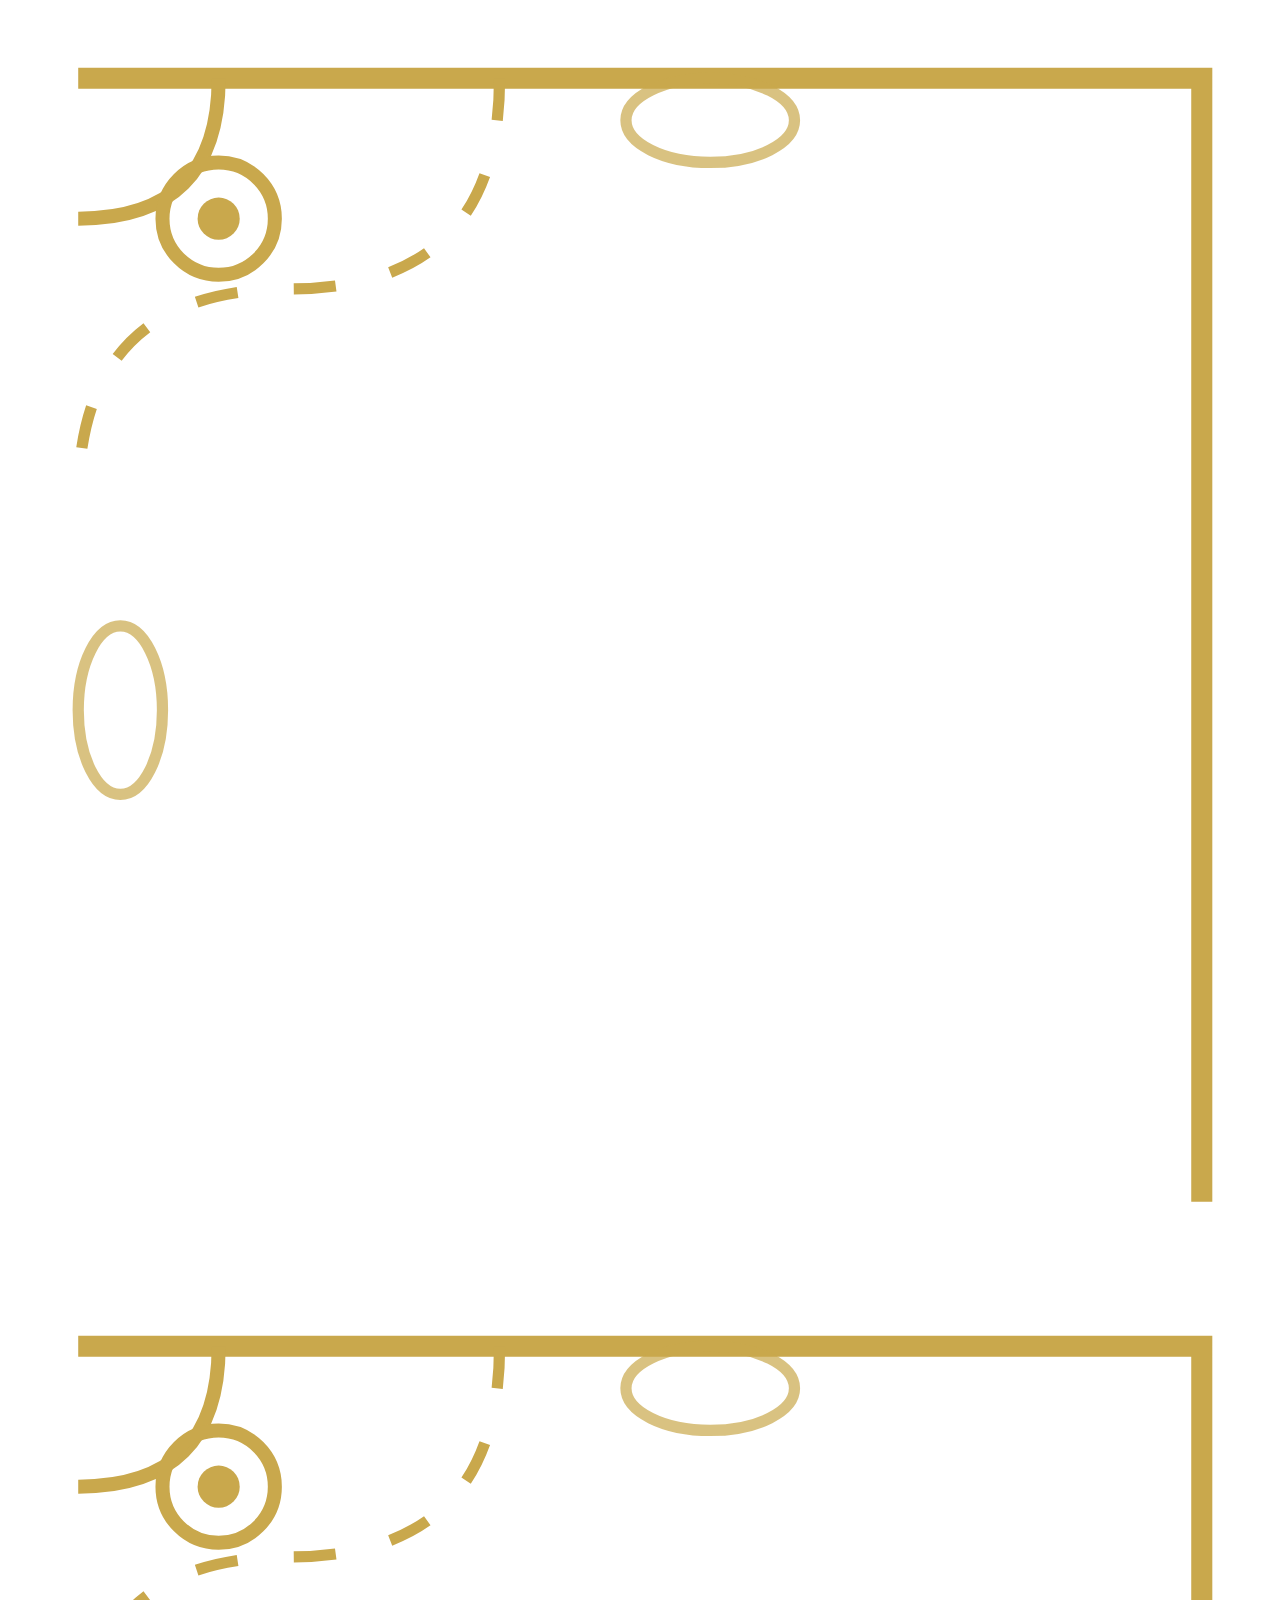
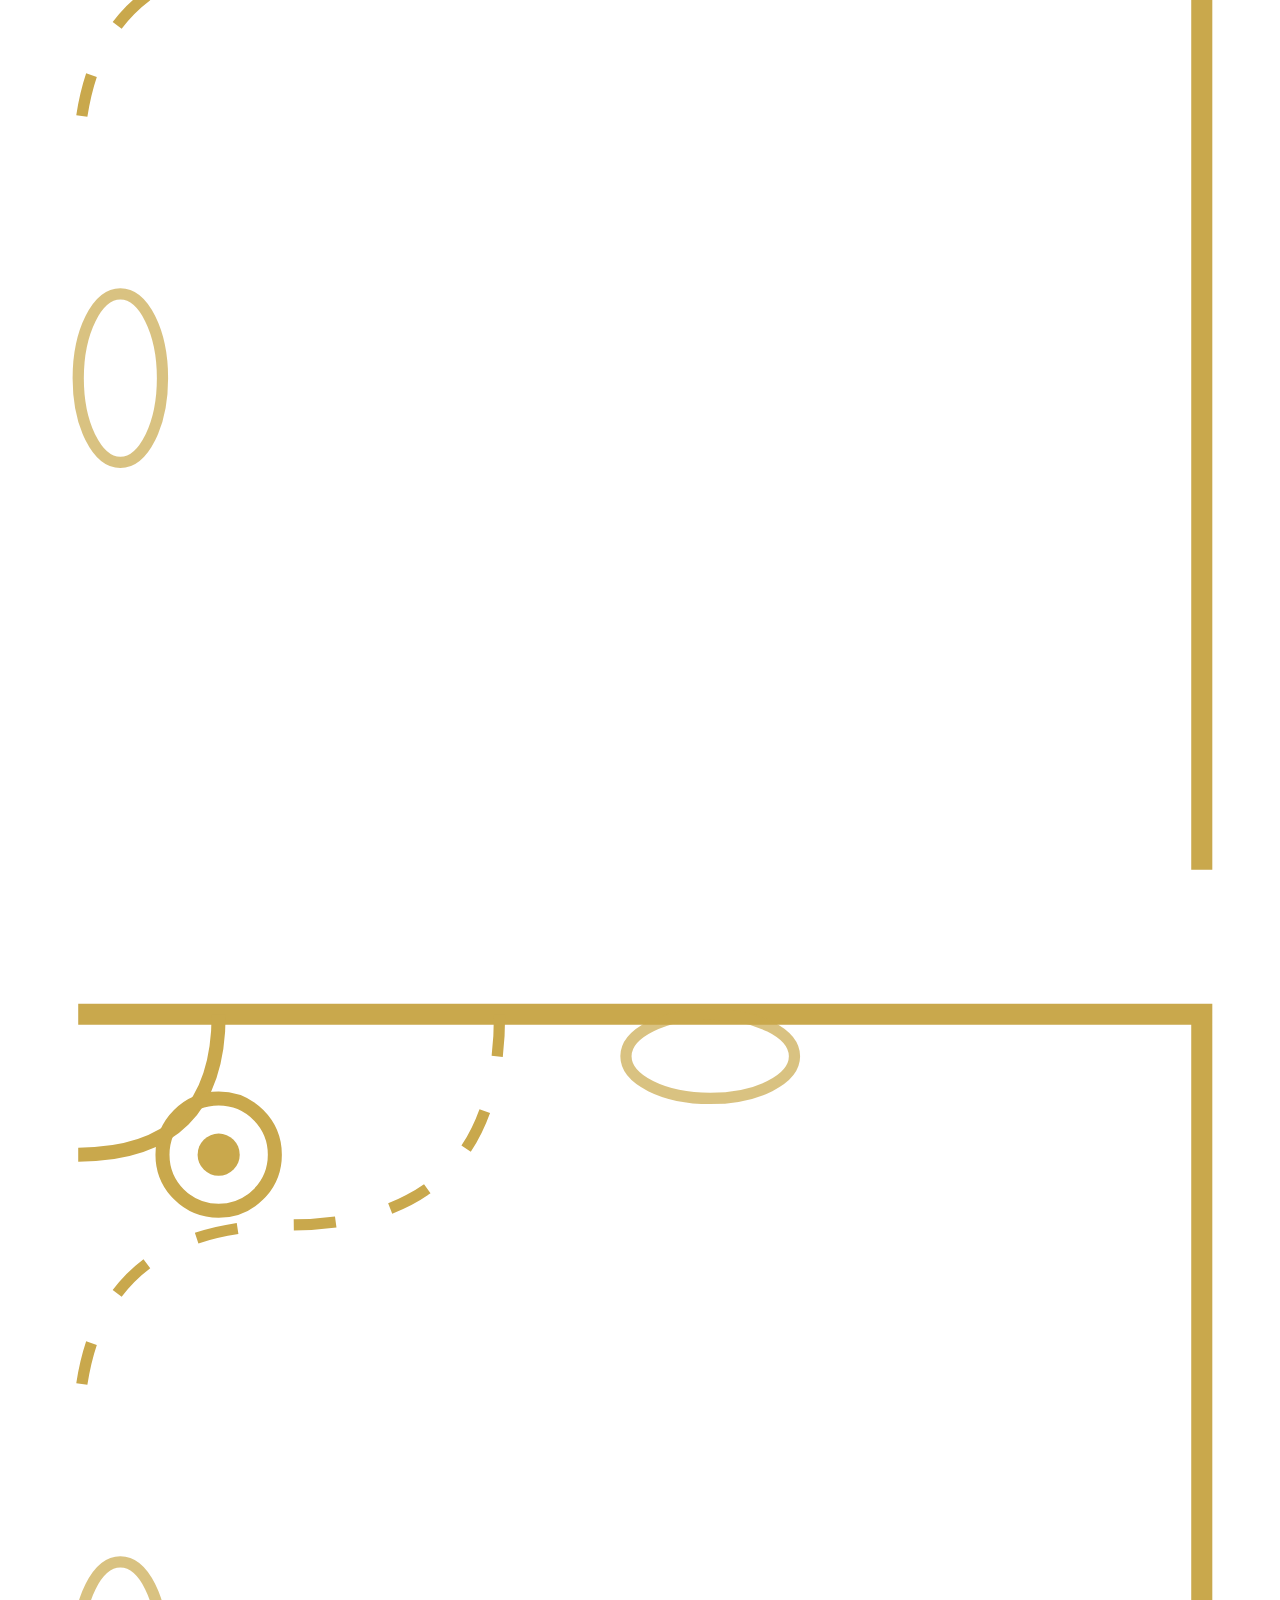
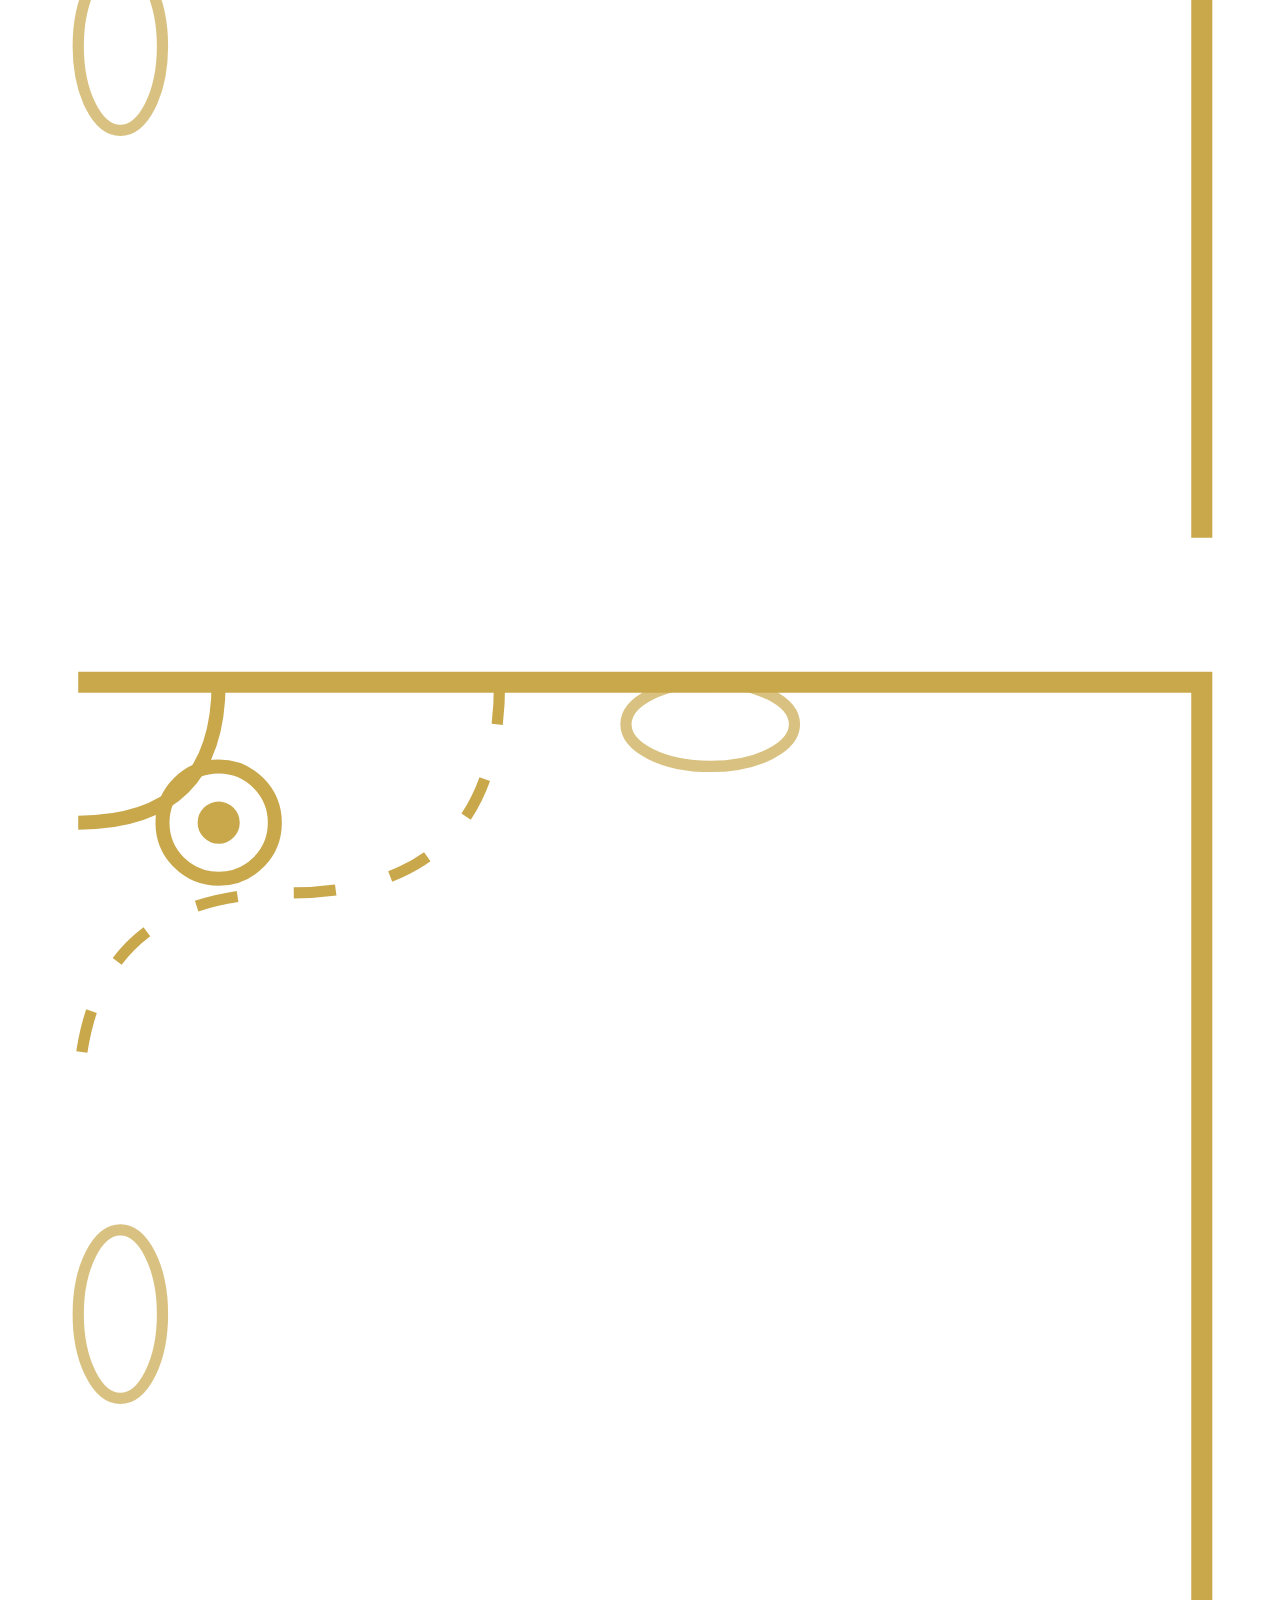
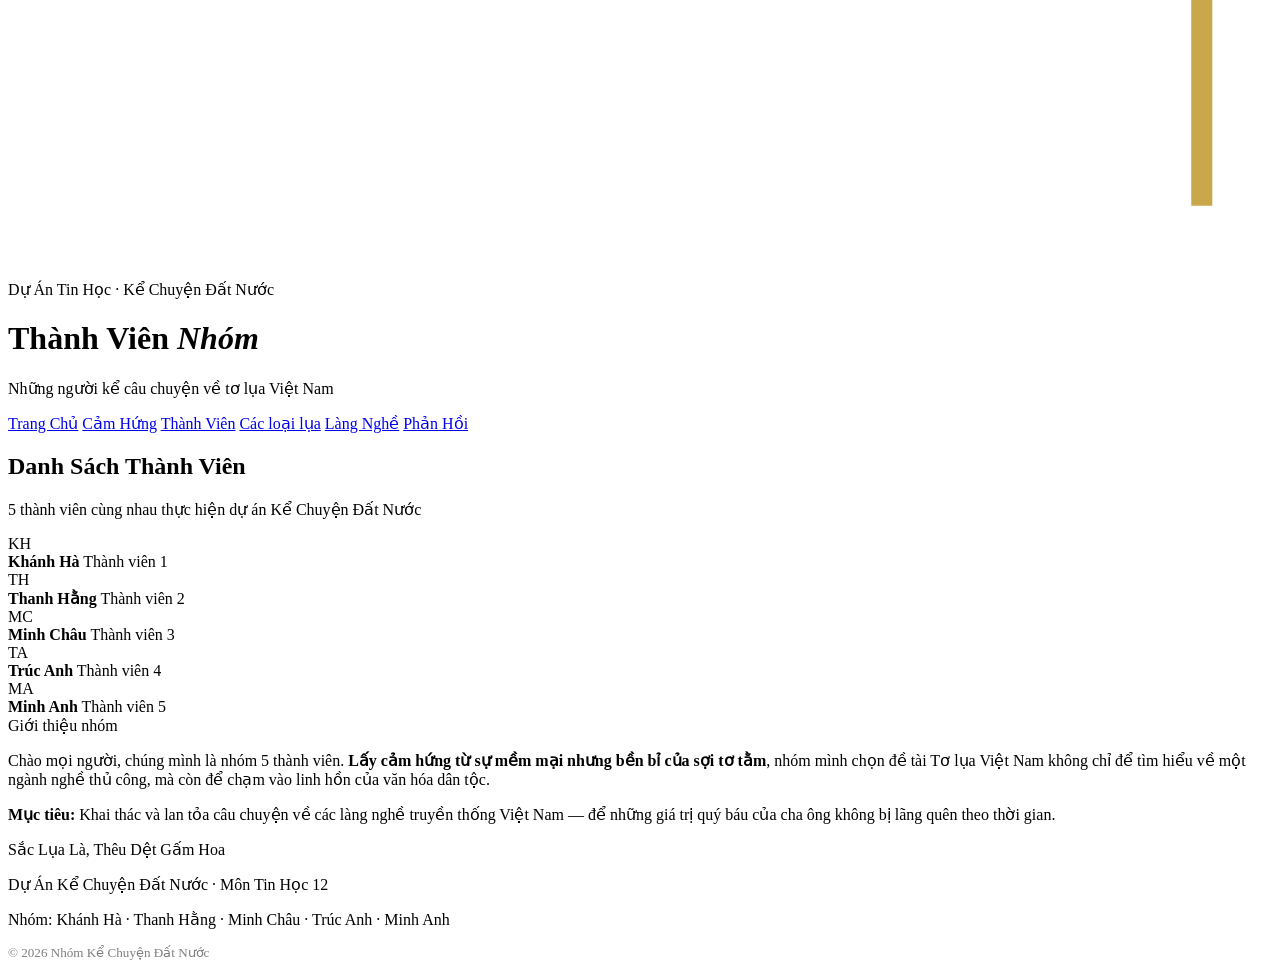
==== thanh-vien.html @ 158d9be9 "Add files via upload" ====
<!DOCTYPE html>
<html lang="vi">
<head>
  <meta charset="UTF-8">
  <meta name="viewport" content="width=device-width, initial-scale=1.0">
  <title>Thành Viên Nhóm – Kể Chuyện Đất Nước</title>
  <link rel="stylesheet" href="style.css">
</head>
<body>
  <header>
    <div class="header-border-top"></div>
    <div class="header-corner tl"><svg viewBox="0 0 90 90" xmlns="http://www.w3.org/2000/svg"><path d="M5 5 Q45 5 85 5 Q85 45 85 85" fill="none" stroke="#c9a84c" stroke-width="1.5"/><path d="M15 5 Q15 15 5 15" fill="none" stroke="#c9a84c" stroke-width="1"/><circle cx="15" cy="15" r="4" fill="none" stroke="#c9a84c" stroke-width="1"/><circle cx="15" cy="15" r="1.5" fill="#c9a84c"/><path d="M35 5 Q35 20 20 20 Q5 20 5 35" fill="none" stroke="#c9a84c" stroke-width="0.8" stroke-dasharray="3 4"/><ellipse cx="50" cy="8" rx="6" ry="3" fill="none" stroke="#c9a84c" stroke-width="0.8" opacity="0.7"/><ellipse cx="8" cy="50" rx="3" ry="6" fill="none" stroke="#c9a84c" stroke-width="0.8" opacity="0.7"/></svg></div>
    <div class="header-corner tr"><svg viewBox="0 0 90 90" xmlns="http://www.w3.org/2000/svg"><path d="M5 5 Q45 5 85 5 Q85 45 85 85" fill="none" stroke="#c9a84c" stroke-width="1.5"/><path d="M15 5 Q15 15 5 15" fill="none" stroke="#c9a84c" stroke-width="1"/><circle cx="15" cy="15" r="4" fill="none" stroke="#c9a84c" stroke-width="1"/><circle cx="15" cy="15" r="1.5" fill="#c9a84c"/><path d="M35 5 Q35 20 20 20 Q5 20 5 35" fill="none" stroke="#c9a84c" stroke-width="0.8" stroke-dasharray="3 4"/><ellipse cx="50" cy="8" rx="6" ry="3" fill="none" stroke="#c9a84c" stroke-width="0.8" opacity="0.7"/><ellipse cx="8" cy="50" rx="3" ry="6" fill="none" stroke="#c9a84c" stroke-width="0.8" opacity="0.7"/></svg></div>
    <div class="header-corner bl"><svg viewBox="0 0 90 90" xmlns="http://www.w3.org/2000/svg"><path d="M5 5 Q45 5 85 5 Q85 45 85 85" fill="none" stroke="#c9a84c" stroke-width="1.5"/><path d="M15 5 Q15 15 5 15" fill="none" stroke="#c9a84c" stroke-width="1"/><circle cx="15" cy="15" r="4" fill="none" stroke="#c9a84c" stroke-width="1"/><circle cx="15" cy="15" r="1.5" fill="#c9a84c"/><path d="M35 5 Q35 20 20 20 Q5 20 5 35" fill="none" stroke="#c9a84c" stroke-width="0.8" stroke-dasharray="3 4"/><ellipse cx="50" cy="8" rx="6" ry="3" fill="none" stroke="#c9a84c" stroke-width="0.8" opacity="0.7"/><ellipse cx="8" cy="50" rx="3" ry="6" fill="none" stroke="#c9a84c" stroke-width="0.8" opacity="0.7"/></svg></div>
    <div class="header-corner br"><svg viewBox="0 0 90 90" xmlns="http://www.w3.org/2000/svg"><path d="M5 5 Q45 5 85 5 Q85 45 85 85" fill="none" stroke="#c9a84c" stroke-width="1.5"/><path d="M15 5 Q15 15 5 15" fill="none" stroke="#c9a84c" stroke-width="1"/><circle cx="15" cy="15" r="4" fill="none" stroke="#c9a84c" stroke-width="1"/><circle cx="15" cy="15" r="1.5" fill="#c9a84c"/><path d="M35 5 Q35 20 20 20 Q5 20 5 35" fill="none" stroke="#c9a84c" stroke-width="0.8" stroke-dasharray="3 4"/><ellipse cx="50" cy="8" rx="6" ry="3" fill="none" stroke="#c9a84c" stroke-width="0.8" opacity="0.7"/><ellipse cx="8" cy="50" rx="3" ry="6" fill="none" stroke="#c9a84c" stroke-width="0.8" opacity="0.7"/></svg></div>
    <div class="header-badge">Dự Án Tin Học · Kể Chuyện Đất Nước</div>
    <h1>Thành Viên <em>Nhóm</em></h1>
    <p class="header-sub">Những người kể câu chuyện về tơ lụa Việt Nam</p>
    <div class="header-divider"></div>
  </header>

  <nav>
    <a href="index.html">Trang Chủ</a>
    <a href="chu-de.html">Cảm Hứng</a>
    <a href="thanh-vien.html" class="active">Thành Viên</a>
    <a href="lua-to-tam.html">Các loại lụa</a>
    <a href="lang-nghe.html">Làng Nghề</a>
    <a href="phan-hoi.html" class="active">Phản Hồi</a>
  </nav>

  <div class="container">

    <h2 class="section-title">Danh Sách Thành Viên</h2>
    <p class="section-lead">5 thành viên cùng nhau thực hiện dự án Kể Chuyện Đất Nước</p>

    <div class="member-grid">
      <div class="member-card">
        <div class="member-avatar">KH</div>
        <strong>Khánh Hà</strong>
        <span>Thành viên 1</span>
      </div>
      <div class="member-card">
        <div class="member-avatar">TH</div>
        <strong>Thanh Hằng</strong>
        <span>Thành viên 2</span>
      </div>
      <div class="member-card">
        <div class="member-avatar">MC</div>
        <strong>Minh Châu</strong>
        <span>Thành viên 3</span>
      </div>
      <div class="member-card">
        <div class="member-avatar">TA</div>
        <strong>Trúc Anh</strong>
        <span>Thành viên 4</span>
      </div>
      <div class="member-card">
        <div class="member-avatar">MA</div>
        <strong>Minh Anh</strong>
        <span>Thành viên 5</span>
      </div>
    </div>

    <div class="card">
      <span class="badge">Giới thiệu nhóm</span>
      <p>Chào mọi người, chúng mình là nhóm 5 thành viên. <strong>Lấy cảm hứng từ sự mềm mại nhưng bền bỉ của sợi tơ tằm</strong>, nhóm mình chọn đề tài Tơ lụa Việt Nam không chỉ để tìm hiểu về một ngành nghề thủ công, mà còn để chạm vào linh hồn của văn hóa dân tộc.</p>
      <p><strong>Mục tiêu:</strong> Khai thác và lan tỏa câu chuyện về các làng nghề truyền thống Việt Nam — để những giá trị quý báu của cha ông không bị lãng quên theo thời gian.</p>
    </div>

  </div>

  <footer>
    <p class="footer-title">Sắc Lụa Là, Thêu Dệt Gấm Hoa</p>
    <p>Dự Án Kể Chuyện Đất Nước · Môn Tin Học 12</p>
    <p style="margin-top:8px">Nhóm: Khánh Hà · Thanh Hằng · Minh Châu · Trúc Anh · Minh Anh</p>
    <p style="margin-top:8px;font-size:0.82em;opacity:0.5">&copy; 2026 Nhóm Kể Chuyện Đất Nước</p>
  </footer>
</body>
</html>
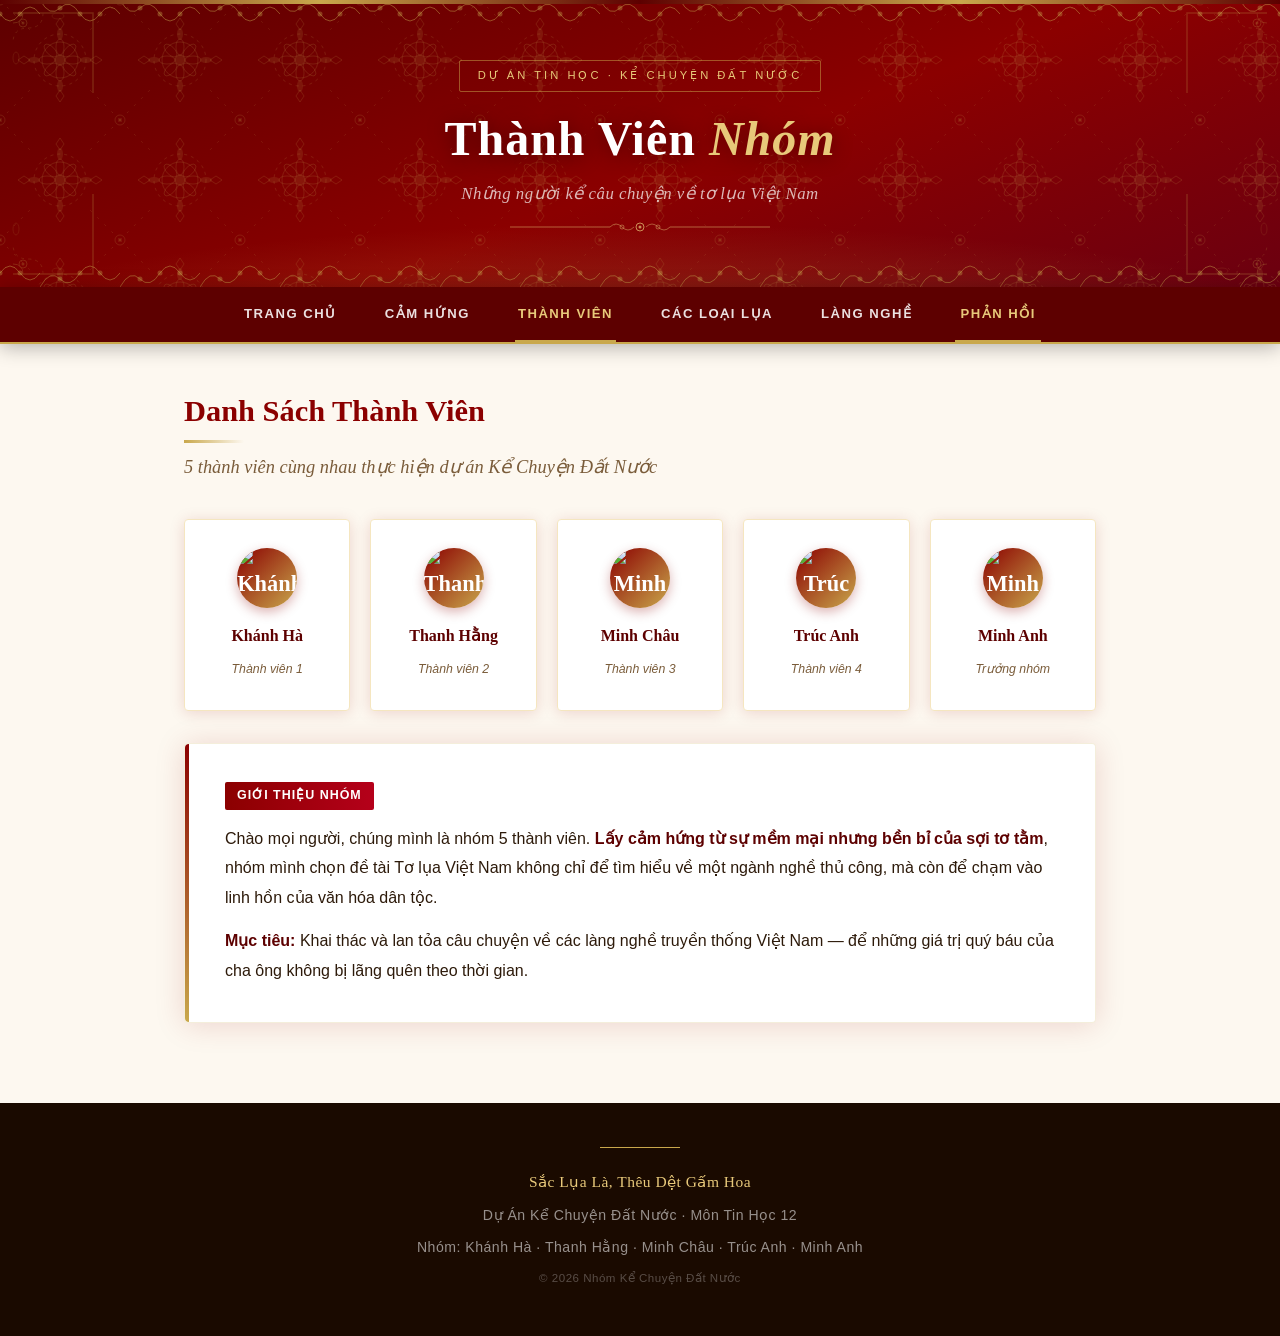
==== commit e541f351: "Add files via upload" ====
--- a/thanh-vien.html
+++ b/thanh-vien.html
@@ -35,29 +35,29 @@
 
     <div class="member-grid">
       <div class="member-card">
-        <div class="member-avatar">KH</div>
+        <img src="https://i.pinimg.com/1200x/d8/a4/b6/d8a4b63dc29b7b4c22570e963323a98e.jpg" alt="Khánh Hà" class="member-avatar">
         <strong>Khánh Hà</strong>
         <span>Thành viên 1</span>
       </div>
       <div class="member-card">
-        <div class="member-avatar">TH</div>
+        <img src="https://i.pinimg.com/736x/e2/7e/c9/e27ec9420a57b8a2ba47af8137447260.jpg" alt="Thanh Hằng" class="member-avatar">
         <strong>Thanh Hằng</strong>
         <span>Thành viên 2</span>
       </div>
       <div class="member-card">
-        <div class="member-avatar">MC</div>
+        <img src="https://i.pinimg.com/736x/cb/8a/b7/cb8ab7c379a1e846b7bdd9714ec96141.jpg" alt="Minh Châu" class="member-avatar">
         <strong>Minh Châu</strong>
         <span>Thành viên 3</span>
       </div>
       <div class="member-card">
-        <div class="member-avatar">TA</div>
+        <img src="https://i.pinimg.com/736x/8c/97/16/8c9716bf338adc6d47a41d83b7918c94.jpg" alt="Trúc Anh" class="member-avatar">
         <strong>Trúc Anh</strong>
         <span>Thành viên 4</span>
       </div>
       <div class="member-card">
-        <div class="member-avatar">MA</div>
+        <img src="https://i.pinimg.com/736x/83/3f/d4/833fd4a370f44cb3073af793ba7fa580.jpg" alt="Minh Anh" class="member-avatar">
         <strong>Minh Anh</strong>
-        <span>Thành viên 5</span>
+        <span>Trưởng nhóm</span>
       </div>
     </div>
 
--- a/style.css
+++ b/style.css
@@ -0,0 +1,527 @@
+@import url('https://fonts.googleapis.com/css2?family=Playfair+Display:ital,wght@0,400;0,600;0,700;1,400;1,600&family=Cormorant+Garamond:ital,wght@0,300;0,400;0,500;1,300;1,400&family=Be+Vietnam+Pro:wght@300;400;500;600&display=swap');
+
+body {
+    background-image: url("https://i.pinimg.com/1200x/96/4b/f7/964bf7b82e6ac61ee61194d9697c2a4c.jpg");
+    background-size: cover;
+    background-position: center;
+    background-repeat: no-repeat;
+}
+
+:root {
+  --crimson: #8B0000;
+  --crimson-dark: #5d0000;
+  --crimson-light: #b5001a;
+  --gold: #c9a84c;
+  --gold-light: #e8c97a;
+  --gold-pale: #f5e6c0;
+  --cream: #fdf8f0;
+  --parchment: #f0e6d0;
+  --ink: #1a0a00;
+  --text: #2d1a0a;
+  --text-muted: #7a5c3a;
+  --white: #ffffff;
+  --shadow: rgba(139,0,0,0.15);
+}
+
+*, *::before, *::after { box-sizing: border-box; margin: 0; padding: 0; }
+html { scroll-behavior: smooth; }
+
+body {
+  font-family: 'Be Vietnam Pro', sans-serif;
+  background-color: var(--cream);
+  color: var(--text);
+  line-height: 1.75;
+  overflow-x: hidden;
+}
+
+body::before {
+  content: '';
+  position: fixed;
+  top: 0; left: 0;
+  width: 100%; height: 4px;
+  background: linear-gradient(90deg, var(--crimson-dark), var(--gold), var(--crimson-dark), var(--gold), var(--crimson-dark));
+  z-index: 9999;
+}
+
+/* HEADER */
+header {
+  position: relative;
+  background: linear-gradient(160deg, var(--crimson-dark) 0%, var(--crimson) 55%, #6b0010 100%);
+  color: var(--white);
+  padding: 60px 20px 52px;
+  text-align: center;
+  overflow: hidden;
+}
+
+/* Họa tiết gấm hoa — SVG pattern tile */
+header::before {
+  content: '';
+  position: absolute; inset: 0;
+  background-image:
+    url("data:image/svg+xml,%3Csvg xmlns='http://www.w3.org/2000/svg' width='120' height='120' viewBox='0 0 120 120'%3E%3Cdefs%3E%3Cstyle%3E.g%7Bfill:none;stroke:%23c9a84c;stroke-width:0.7;opacity:0.22%7D.gf%7Bfill:%23c9a84c;opacity:0.13%7D%3C/style%3E%3C/defs%3E%3C!-- Hoa trung tâm (hoa sen 8 cánh) --%3E%3Ccircle cx='60' cy='60' r='5' class='gf'/%3E%3Ccircle cx='60' cy='60' r='5' class='g'/%3E%3Cellipse cx='60' cy='47' rx='4' ry='8' class='g'/%3E%3Cellipse cx='60' cy='73' rx='4' ry='8' class='g'/%3E%3Cellipse cx='47' cy='60' rx='8' ry='4' class='g'/%3E%3Cellipse cx='73' cy='60' rx='8' ry='4' class='g'/%3E%3Cellipse cx='50.5' cy='50.5' rx='4' ry='8' transform='rotate(-45 50.5 50.5)' class='g'/%3E%3Cellipse cx='69.5' cy='50.5' rx='4' ry='8' transform='rotate(45 69.5 50.5)' class='g'/%3E%3Cellipse cx='50.5' cy='69.5' rx='4' ry='8' transform='rotate(45 50.5 69.5)' class='g'/%3E%3Cellipse cx='69.5' cy='69.5' rx='4' ry='8' transform='rotate(-45 69.5 69.5)' class='g'/%3E%3C!-- Vòng tròn hoa văn --%3E%3Ccircle cx='60' cy='60' r='18' class='g'/%3E%3Ccircle cx='60' cy='60' r='26' class='g' stroke-dasharray='3 4'/%3E%3C!-- Cánh hoa góc --%3E%3Cellipse cx='60' cy='34' rx='3' ry='6' class='gf'/%3E%3Cellipse cx='60' cy='86' rx='3' ry='6' class='gf'/%3E%3Cellipse cx='34' cy='60' rx='6' ry='3' class='gf'/%3E%3Cellipse cx='86' cy='60' rx='6' ry='3' class='gf'/%3E%3C!-- Hoa nhỏ 4 góc --%3E%3Ccircle cx='0' cy='0' r='5' class='g'/%3E%3Ccircle cx='120' cy='0' r='5' class='g'/%3E%3Ccircle cx='0' cy='120' r='5' class='g'/%3E%3Ccircle cx='120' cy='120' r='5' class='g'/%3E%3Ccircle cx='0' cy='0' r='2' class='gf'/%3E%3Ccircle cx='120' cy='0' r='2' class='gf'/%3E%3Ccircle cx='0' cy='120' r='2' class='gf'/%3E%3Ccircle cx='120' cy='120' r='2' class='gf'/%3E%3C!-- Đường kẻ chéo tinh tế --%3E%3Cline x1='0' y1='0' x2='30' y2='30' class='g' stroke-dasharray='2 8'/%3E%3Cline x1='120' y1='0' x2='90' y2='30' class='g' stroke-dasharray='2 8'/%3E%3Cline x1='0' y1='120' x2='30' y2='90' class='g' stroke-dasharray='2 8'/%3E%3Cline x1='120' y1='120' x2='90' y2='90' class='g' stroke-dasharray='2 8'/%3E%3C!-- Điểm kim cương --%3E%3Cpath d='M60 18 L64 24 L60 30 L56 24Z' class='g'/%3E%3Cpath d='M60 90 L64 96 L60 102 L56 96Z' class='g'/%3E%3Cpath d='M18 60 L24 56 L30 60 L24 64Z' class='g'/%3E%3Cpath d='M90 60 L96 56 L102 60 L96 64Z' class='g'/%3E%3C/svg%3E"),
+    radial-gradient(ellipse 80% 60% at 50% 120%, rgba(201,168,76,0.28) 0%, transparent 70%);
+  pointer-events: none;
+}
+
+/* Viền hoa văn trên & dưới header */
+header::after {
+  content: '';
+  position: absolute;
+  bottom: 0; left: 0; right: 0;
+  height: 28px;
+  background-image: url("data:image/svg+xml,%3Csvg xmlns='http://www.w3.org/2000/svg' width='80' height='28' viewBox='0 0 80 28'%3E%3Cpath d='M0 28 Q10 10 20 20 Q30 30 40 14 Q50 0 60 14 Q70 28 80 14' fill='none' stroke='%23c9a84c' stroke-width='1' opacity='0.45'/%3E%3Ccircle cx='20' cy='20' r='2.5' fill='%23c9a84c' opacity='0.35'/%3E%3Ccircle cx='40' cy='14' r='2.5' fill='%23c9a84c' opacity='0.35'/%3E%3Ccircle cx='60' cy='14' r='2.5' fill='%23c9a84c' opacity='0.35'/%3E%3C/svg%3E");
+  background-repeat: repeat-x;
+  background-position: bottom;
+}
+
+/* Viền hoa văn trên header */
+.header-border-top {
+  position: absolute;
+  top: 0; left: 0; right: 0;
+  height: 28px;
+  background-image: url("data:image/svg+xml,%3Csvg xmlns='http://www.w3.org/2000/svg' width='80' height='28' viewBox='0 0 80 28'%3E%3Cpath d='M0 0 Q10 18 20 8 Q30 -2 40 14 Q50 28 60 14 Q70 0 80 14' fill='none' stroke='%23c9a84c' stroke-width='1' opacity='0.45'/%3E%3Ccircle cx='20' cy='8' r='2.5' fill='%23c9a84c' opacity='0.35'/%3E%3Ccircle cx='40' cy='14' r='2.5' fill='%23c9a84c' opacity='0.35'/%3E%3Ccircle cx='60' cy='14' r='2.5' fill='%23c9a84c' opacity='0.35'/%3E%3C/svg%3E");
+  background-repeat: repeat-x;
+  background-position: top;
+  pointer-events: none;
+}
+
+/* Điểm nhấn góc hoa văn */
+.header-corner {
+  position: absolute;
+  width: 90px; height: 90px;
+  opacity: 0.22;
+}
+.header-corner.tl { top: 8px; left: 8px; }
+.header-corner.tr { top: 8px; right: 8px; transform: scaleX(-1); }
+.header-corner.bl { bottom: 8px; left: 8px; transform: scaleY(-1); }
+.header-corner.br { bottom: 8px; right: 8px; transform: scale(-1); }
+
+/* Dải hoa văn ngang giữa header */
+.header-divider {
+  width: 260px;
+  height: 16px;
+  margin: 10px auto 0;
+  background-image: url("data:image/svg+xml,%3Csvg xmlns='http://www.w3.org/2000/svg' width='260' height='16' viewBox='0 0 260 16'%3E%3Cline x1='0' y1='8' x2='100' y2='8' stroke='%23e8c97a' stroke-width='0.8' opacity='0.6'/%3E%3Cline x1='160' y1='8' x2='260' y2='8' stroke='%23e8c97a' stroke-width='0.8' opacity='0.6'/%3E%3Ccircle cx='130' cy='8' r='4' fill='none' stroke='%23e8c97a' stroke-width='1' opacity='0.7'/%3E%3Ccircle cx='130' cy='8' r='1.5' fill='%23e8c97a' opacity='0.7'/%3E%3Ccircle cx='112' cy='8' r='2' fill='none' stroke='%23e8c97a' stroke-width='0.8' opacity='0.55'/%3E%3Ccircle cx='148' cy='8' r='2' fill='none' stroke='%23e8c97a' stroke-width='0.8' opacity='0.55'/%3E%3Cpath d='M100 8 Q106 2 112 8 Q118 14 124 8' fill='none' stroke='%23e8c97a' stroke-width='0.8' opacity='0.55'/%3E%3Cpath d='M136 8 Q142 2 148 8 Q154 14 160 8' fill='none' stroke='%23e8c97a' stroke-width='0.8' opacity='0.55'/%3E%3C/svg%3E");
+  background-repeat: no-repeat;
+  background-position: center;
+}
+
+.header-badge {
+  display: inline-block;
+  border: 1px solid rgba(201,168,76,0.5);
+  color: var(--gold-light);
+  font-size: 0.7em;
+  font-weight: 500;
+  letter-spacing: 3px;
+  text-transform: uppercase;
+  padding: 5px 18px;
+  margin-bottom: 18px;
+  border-radius: 2px;
+}
+
+header h1 {
+  font-family: 'Playfair Display', serif;
+  font-size: clamp(1.8em, 4vw, 3em);
+  font-weight: 700;
+  line-height: 1.2;
+  letter-spacing: 1px;
+  text-shadow: 0 2px 20px rgba(0,0,0,0.4);
+  position: relative;
+}
+
+header h1 em { color: var(--gold-light); font-style: italic; }
+
+.header-sub {
+  margin-top: 12px;
+  font-family: 'Cormorant Garamond', serif;
+  font-size: 1.05em;
+  font-style: italic;
+  color: rgba(255,255,255,0.72);
+  letter-spacing: 0.5px;
+}
+
+/* NAVIGATION */
+nav {
+  background: var(--crimson-dark);
+  display: flex;
+  justify-content: center;
+  flex-wrap: wrap;
+  position: sticky;
+  top: 4px;
+  z-index: 100;
+  box-shadow: 0 3px 20px rgba(0,0,0,0.3);
+  border-bottom: 2px solid var(--gold);
+}
+
+nav a {
+  color: rgba(255,255,255,0.88);
+  text-decoration: none;
+  padding: 16px 24px;
+  font-size: 0.82em;
+  font-weight: 600;
+  letter-spacing: 1.5px;
+  text-transform: uppercase;
+  transition: all 0.3s;
+  position: relative;
+}
+
+nav a::after {
+  content: '';
+  position: absolute;
+  bottom: 0; left: 50%; right: 50%;
+  height: 2px;
+  background: var(--gold);
+  transition: all 0.3s;
+}
+
+nav a:hover { color: var(--gold-light); background: rgba(255,255,255,0.05); }
+nav a:hover::after, nav a.active::after { left: 15%; right: 15%; }
+nav a.active { color: var(--gold-light); }
+
+/* CONTAINER */
+.container { max-width: 960px; margin: 48px auto; padding: 0 24px; }
+
+/* SECTION TITLE */
+.section-title {
+  font-family: 'Playfair Display', serif;
+  font-size: 1.9em;
+  font-weight: 700;
+  color: var(--crimson);
+  margin-bottom: 8px;
+  line-height: 1.25;
+}
+
+.section-title::after {
+  content: '';
+  display: block;
+  width: 60px; height: 3px;
+  background: linear-gradient(90deg, var(--gold), transparent);
+  margin-top: 10px;
+}
+
+.section-lead {
+  font-family: 'Cormorant Garamond', serif;
+  font-size: 1.15em;
+  color: var(--text-muted);
+  font-style: italic;
+  margin-bottom: 36px;
+}
+
+/* CARD */
+.card {
+  background: var(--white);
+  border-radius: 4px;
+  padding: 36px 40px;
+  margin-bottom: 36px;
+  box-shadow: 0 2px 30px var(--shadow);
+  border: 1px solid rgba(201,168,76,0.2);
+  position: relative;
+  animation: fadeInUp 0.5s ease both;
+}
+
+.card::before {
+  content: '';
+  position: absolute;
+  top: 0; left: 0;
+  width: 4px; height: 100%;
+  background: linear-gradient(180deg, var(--crimson), var(--gold));
+  border-radius: 4px 0 0 4px;
+}
+
+.card p { margin-bottom: 14px; line-height: 1.85; }
+.card p:last-child { margin-bottom: 0; }
+.card ul { padding-left: 20px; }
+.card li { margin-bottom: 8px; }
+.card strong { color: var(--crimson-dark); }
+
+/* VILLAGE */
+.village {
+  background: var(--white);
+  border-radius: 4px;
+  padding: 36px 40px;
+  margin-bottom: 40px;
+  box-shadow: 0 2px 30px var(--shadow);
+  border: 1px solid rgba(201,168,76,0.2);
+  position: relative;
+  overflow: hidden;
+  animation: fadeInUp 0.5s ease both;
+}
+
+.village::before {
+  content: '';
+  position: absolute;
+  top: 0; left: 0;
+  width: 5px; height: 100%;
+  background: linear-gradient(180deg, var(--crimson), var(--gold));
+}
+
+.village-number {
+  position: absolute;
+  top: 20px; right: 30px;
+  font-family: 'Playfair Display', serif;
+  font-size: 4em;
+  font-weight: 700;
+  color: var(--gold);
+  opacity: 0.12;
+  line-height: 1;
+  user-select: none;
+}
+
+.village h3 {
+  font-family: 'Playfair Display', serif;
+  font-size: 1.45em;
+  font-weight: 700;
+  color: var(--crimson-dark);
+  margin-bottom: 16px;
+  padding-bottom: 12px;
+  border-bottom: 1px solid var(--gold-pale);
+}
+
+.village p {
+  font-size: 0.97em;
+  line-height: 1.85;
+  margin-bottom: 12px;
+  color: var(--text);
+}
+
+.village:nth-child(2) { animation-delay: 0.1s; }
+.village:nth-child(3) { animation-delay: 0.2s; }
+
+/* IMAGE GRID */
+.image-grid {
+  display: grid;
+  grid-template-columns: repeat(auto-fit, minmax(220px, 1fr));
+  gap: 14px;
+  margin: 24px 0 8px;
+}
+
+.image-grid img, .image-box img {
+  width: 100%;
+  height: 200px;
+  object-fit: cover;
+  border-radius: 3px;
+  border: 3px solid var(--gold-pale);
+  box-shadow: 0 4px 18px rgba(0,0,0,0.12);
+  transition: transform 0.4s, box-shadow 0.4s, border-color 0.3s;
+  display: block;
+}
+
+.image-grid img:hover, .image-box img:hover {
+  transform: scale(1.04);
+  box-shadow: 0 8px 28px rgba(139,0,0,0.22);
+  border-color: var(--gold);
+}
+
+.image-caption {
+  text-align: center;
+  font-family: 'Cormorant Garamond', serif;
+  font-size: 0.9em;
+  color: var(--text-muted);
+  font-style: italic;
+  margin-top: 10px;
+}
+
+/* HERO QUOTE */
+.hero-quote {
+  text-align: center;
+  padding: 64px 40px;
+  background: linear-gradient(135deg, var(--crimson-dark) 0%, var(--crimson) 100%);
+  border-radius: 4px;
+  margin-bottom: 40px;
+  position: relative;
+  overflow: hidden;
+  animation: fadeInUp 0.5s ease both;
+}
+
+.hero-quote::before {
+  content: '\201C';
+  position: absolute;
+  top: -30px; left: 24px;
+  font-family: 'Playfair Display', serif;
+  font-size: 18em;
+  color: rgba(255,255,255,0.04);
+  line-height: 1;
+}
+
+.hero-quote blockquote {
+  font-family: 'Playfair Display', serif;
+  font-size: clamp(1.6em, 3.5vw, 2.5em);
+  font-style: italic;
+  color: var(--gold-light);
+  line-height: 1.4;
+  margin-bottom: 20px;
+  position: relative;
+}
+
+.hero-quote p {
+  color: rgba(255,255,255,0.75);
+  font-size: 1em;
+  line-height: 1.7;
+  max-width: 600px;
+  margin: 0 auto;
+}
+
+/* SLOGAN PAGE */
+.slogan-meaning {
+  font-family: 'Cormorant Garamond', serif;
+  font-size: 1.12em;
+  font-style: italic;
+  color: var(--text);
+  line-height: 1.9;
+  padding: 20px 0;
+}
+
+/* MEMBER */
+.member-grid {
+  display: grid;
+  grid-template-columns: repeat(auto-fit, minmax(155px, 1fr));
+  gap: 20px;
+  margin: 32px 0;
+}
+
+.member-card {
+  background: var(--white);
+  border: 1px solid var(--gold-pale);
+  border-radius: 4px;
+  padding: 28px 20px;
+  text-align: center;
+  box-shadow: 0 2px 15px var(--shadow);
+  transition: transform 0.3s, box-shadow 0.3s;
+  position: relative;
+  overflow: hidden;
+  animation: fadeInUp 0.5s ease both;
+}
+
+.member-card::after {
+  content: '';
+  position: absolute;
+  bottom: 0; left: 0; right: 0;
+  height: 3px;
+  background: linear-gradient(90deg, var(--crimson), var(--gold));
+  transform: scaleX(0);
+  transition: transform 0.3s;
+}
+
+.member-card:hover { transform: translateY(-5px); box-shadow: 0 12px 32px var(--shadow); }
+.member-card:hover::after { transform: scaleX(1); }
+
+.member-card:nth-child(2) { animation-delay: 0.1s; }
+.member-card:nth-child(3) { animation-delay: 0.15s; }
+.member-card:nth-child(4) { animation-delay: 0.2s; }
+.member-card:nth-child(5) { animation-delay: 0.25s; }
+
+.member-avatar {
+  width: 60px; height: 60px;
+  border-radius: 50%;
+  background: linear-gradient(135deg, var(--crimson), var(--gold));
+  display: flex;
+  align-items: center;
+  justify-content: center;
+  font-family: 'Playfair Display', serif;
+  font-size: 1.4em;
+  font-weight: 700;
+  color: var(--white);
+  margin: 0 auto 14px;
+  box-shadow: 0 4px 12px rgba(139,0,0,0.3);
+}
+
+.member-card strong {
+  display: block;
+  font-family: 'Playfair Display', serif;
+  font-size: 1em;
+  font-weight: 600;
+  color: var(--crimson-dark);
+  margin-bottom: 4px;
+}
+
+.member-card span {
+  font-size: 0.77em;
+  color: var(--text-muted);
+  font-style: italic;
+}
+
+/* INTRO BLOCK */
+.intro-block {
+  background: var(--parchment);
+  border-left: 4px solid var(--gold);
+  padding: 24px 30px;
+  border-radius: 0 4px 4px 0;
+  margin: 24px 0;
+  font-family: 'Cormorant Garamond', serif;
+  font-size: 1.1em;
+  line-height: 1.9;
+  color: var(--ink);
+}
+
+/* BADGE */
+.badge {
+  display: inline-block;
+  background: linear-gradient(90deg, var(--crimson), var(--crimson-light));
+  color: var(--white);
+  padding: 3px 12px;
+  border-radius: 2px;
+  font-size: 0.78em;
+  font-weight: 600;
+  letter-spacing: 1px;
+  text-transform: uppercase;
+  margin-bottom: 14px;
+}
+
+/* SOURCE LINK */
+.source-note {
+  font-size: 0.82em;
+  color: var(--text-muted);
+  font-style: italic;
+  margin-top: 8px;
+  padding-top: 10px;
+  border-top: 1px dashed var(--gold-pale);
+}
+
+/* FOOTER */
+footer {
+  background: var(--ink);
+  color: rgba(255,255,255,0.55);
+  text-align: center;
+  padding: 44px 20px;
+  margin-top: 80px;
+  font-size: 0.88em;
+  letter-spacing: 0.5px;
+}
+
+footer::before {
+  content: '';
+  display: block;
+  width: 80px; height: 1px;
+  background: var(--gold);
+  margin: 0 auto 20px;
+}
+
+.footer-title {
+  font-family: 'Playfair Display', serif;
+  font-size: 1.1em;
+  color: var(--gold-light);
+  margin-bottom: 8px;
+}
+
+footer p { margin: 4px 0; }
+
+/* ANIMATIONS */
+@keyframes fadeInUp {
+  from { opacity: 0; transform: translateY(22px); }
+  to   { opacity: 1; transform: translateY(0); }
+}
+
+/* RESPONSIVE */
+@media (max-width: 680px) {
+  header { padding: 40px 16px 38px; }
+  nav a { padding: 12px 14px; font-size: 0.75em; letter-spacing: 0.8px; }
+  .card, .village { padding: 24px 20px; }
+  .image-grid { grid-template-columns: 1fr 1fr; }
+  .member-grid { grid-template-columns: repeat(3, 1fr); }
+  .hero-quote { padding: 44px 24px; }
+}
+
+@media (max-width: 420px) {
+  .image-grid { grid-template-columns: 1fr; }
+  .member-grid { grid-template-columns: repeat(2, 1fr); }
+}
